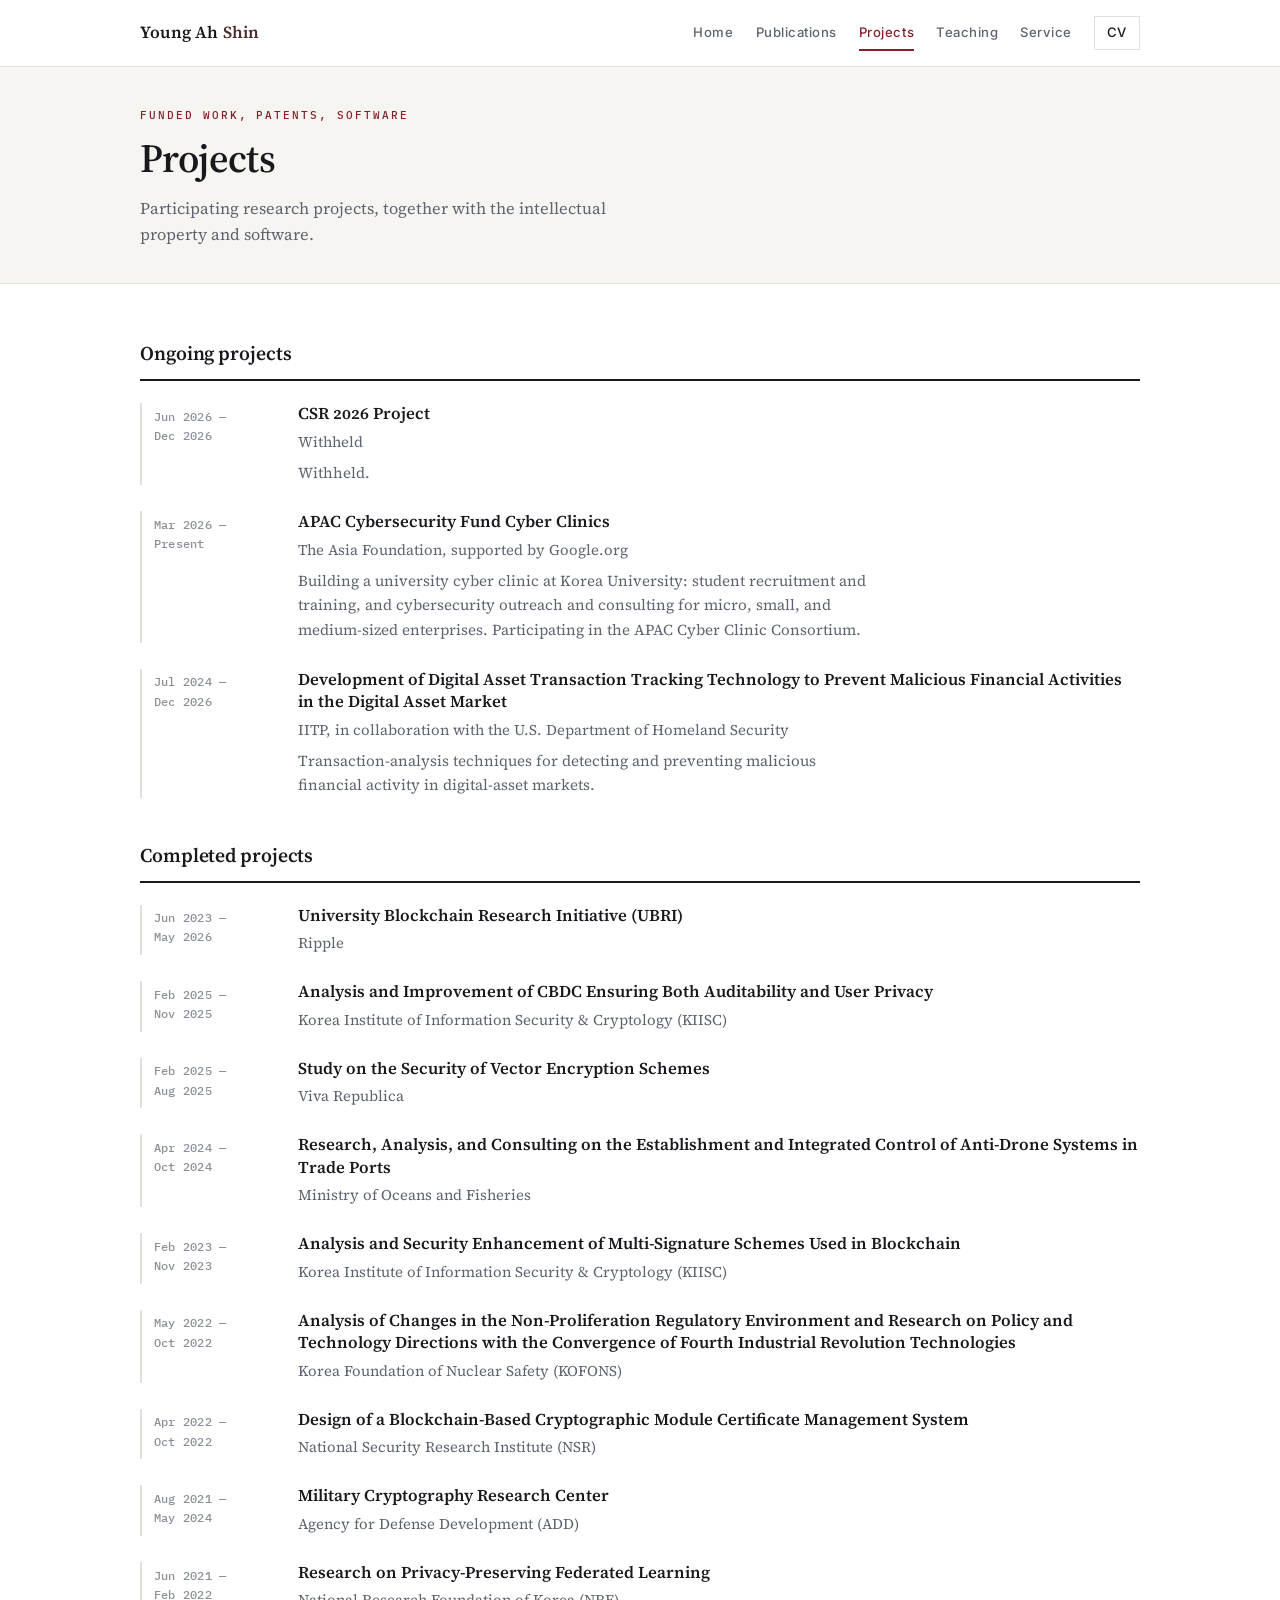
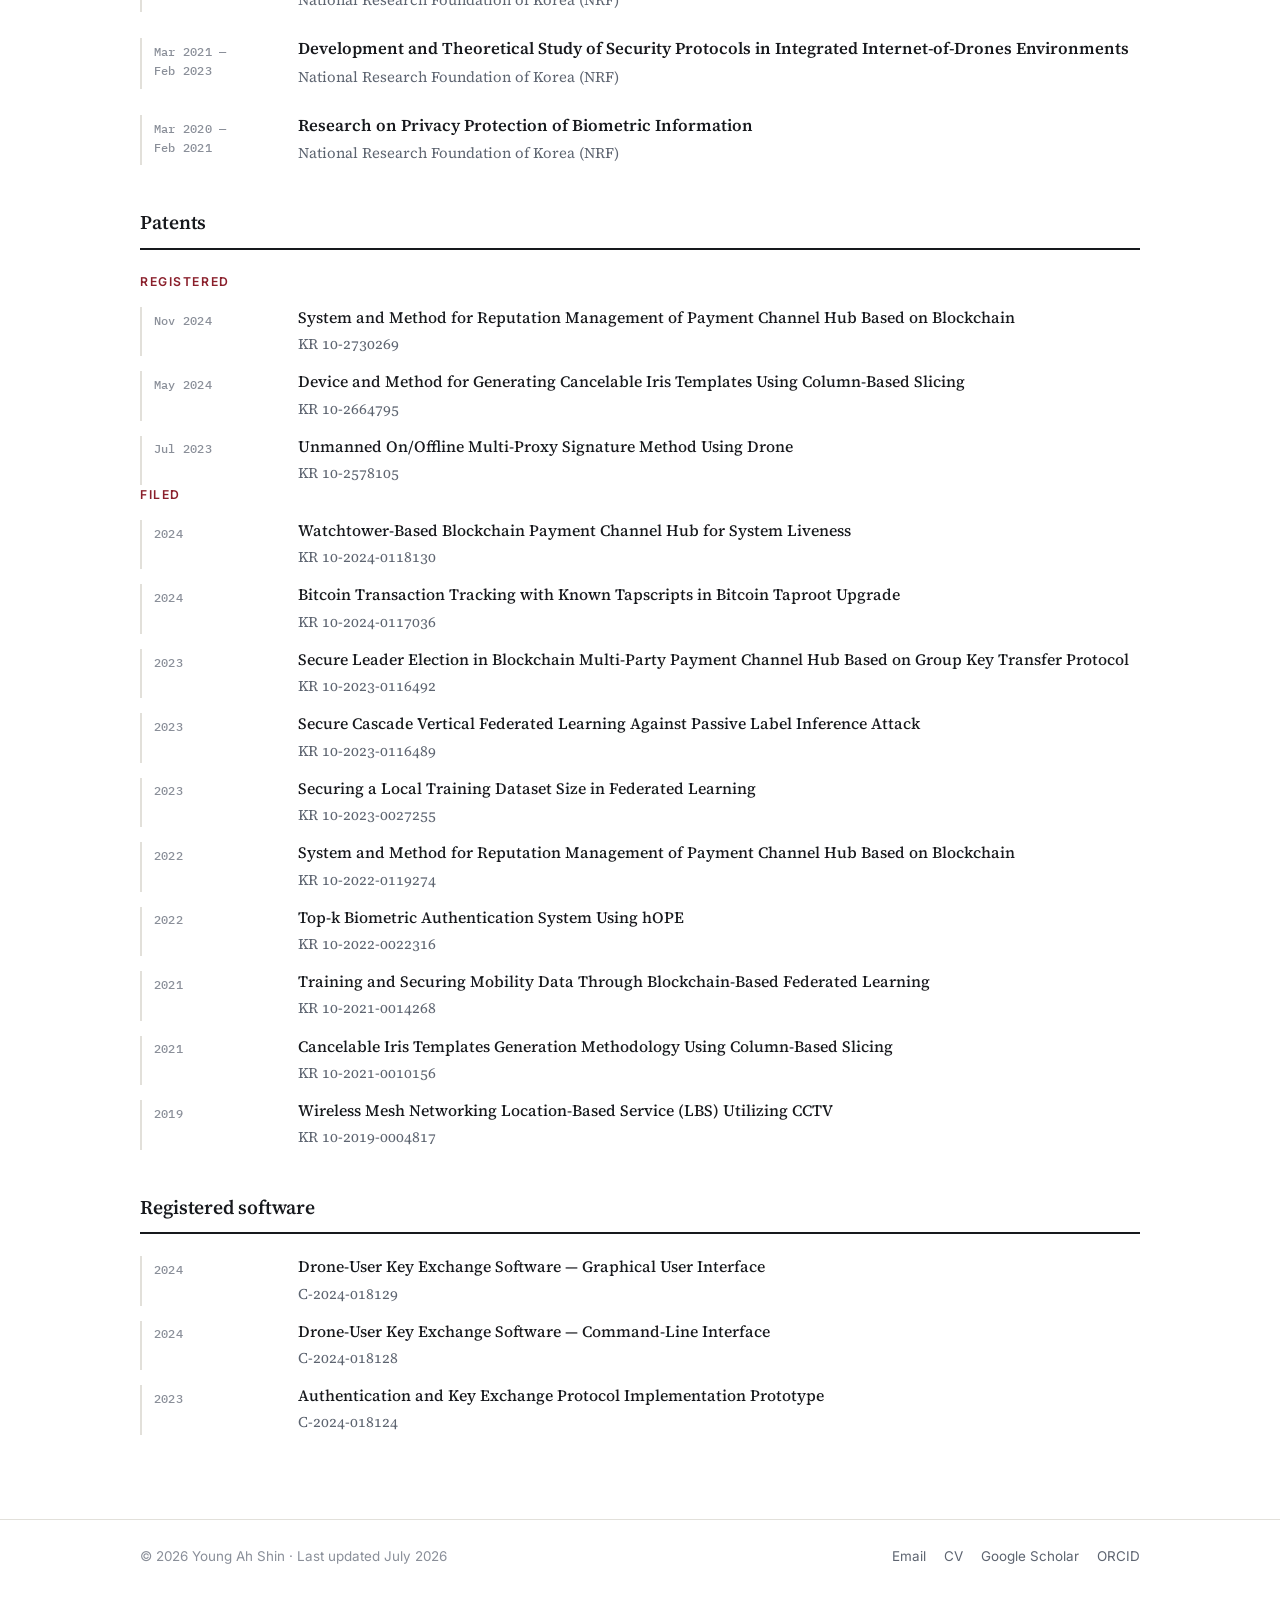
==== projects.html @ 92a76eef "Add files via upload" ====
<!DOCTYPE html>
<html lang="en">
<head>
<meta charset="UTF-8">
<meta name="viewport" content="width=device-width, initial-scale=1.0">
<title>Projects | Young Ah Shin</title>
<meta name="description" content="Funded research projects, patents, and registered software of Young Ah Shin.">
<link rel="preconnect" href="https://fonts.googleapis.com">
<link rel="preconnect" href="https://fonts.gstatic.com" crossorigin>
<link href="https://fonts.googleapis.com/css2?family=IBM+Plex+Mono:wght@400;500&family=Inter:wght@400;500;600&family=Source+Serif+4:ital,opsz,wght@0,8..60,400;0,8..60,600;1,8..60,400&display=swap" rel="stylesheet">
<link rel="stylesheet" href="styles.css">
</head>
<body>
<a class="skip" href="#main">Skip to content</a>

<header class="site-header">
  <nav class="wrap nav" aria-label="Main">
    <a class="brand" href="index.html">Young Ah <span>Shin</span></a>
    <div class="nav-links">
      <a href="index.html">Home</a>
      <!--<a href="research.html">Research</a>-->
      <a href="publications.html">Publications</a>
      <a class="active" href="projects.html">Projects</a>
      <a href="teaching.html">Teaching</a>
      <a href="service.html">Service</a>
      <a class="cv-link" href="cvShin_updated.pdf" target="_blank" rel="noopener">CV</a>
    </div>
  </nav>
</header>

<div class="banner">
  <div class="wrap">
    <p class="eyebrow">Funded work, patents, software</p>
    <h1>Projects</h1>
    <p class="lede">
      Participating research projects, together with the intellectual property and software.
    </p>
  </div>
</div>

<main id="main">
<div class="wrap page">

  <section class="section">
    <h2 class="section-title">Ongoing projects</h2>
    <div class="rail-list">

      <article class="rail-item">
        <div class="rail-key">Jun 2026 —<br>Dec 2026</div>
        <div class="rail-body">
          <h3>CSR 2026 Project</h3>
          <p class="meta">Withheld</p>
          <p class="note">
            Withheld.
          </p>
        </div>
      </article>

      <article class="rail-item">
        <div class="rail-key">Mar 2026 —<br>Present</div>
        <div class="rail-body">
          <h3>APAC Cybersecurity Fund Cyber Clinics</h3>
          <p class="meta">The Asia Foundation, supported by Google.org</p>
          <p class="note">
            Building a university cyber clinic at Korea University: student recruitment and
            training, and cybersecurity outreach and consulting for micro, small, and
            medium-sized enterprises. Participating in the APAC Cyber Clinic Consortium.
          </p>
        </div>
      </article>

      <article class="rail-item">
        <div class="rail-key">Jul 2024 —<br>Dec 2026</div>
        <div class="rail-body">
          <h3>Development of Digital Asset Transaction Tracking Technology to Prevent Malicious Financial Activities in the Digital Asset Market</h3>
          <p class="meta">IITP, in collaboration with the U.S. Department of Homeland Security</p>
          <p class="note">
            Transaction-analysis techniques for detecting and preventing malicious financial
            activity in digital-asset markets.
          </p>
        </div>
      </article>
    </div>
  </section>

  <section class="section">
    <h2 class="section-title">Completed projects</h2>
    <div class="rail-list">

      <article class="rail-item">
        <div class="rail-key">Jun 2023 —<br>May 2026</div>
        <div class="rail-body">
          <h3>University Blockchain Research Initiative (UBRI)</h3>
          <p class="meta">Ripple</p>
          <!--<p class="note">
            Blockchain-security research under a UBRI grant, operation of a Ripple validator
            node, management of the Blockchain Security Research Center at Korea University,
            and participation in the XRP Ledger ecosystem including APEX 2025.
          </p>-->
        </div>
      </article>

      <article class="rail-item">
        <div class="rail-key">Feb 2025 —<br>Nov 2025</div>
        <div class="rail-body">
          <h3>Analysis and Improvement of CBDC Ensuring Both Auditability and User Privacy</h3>
          <p class="meta">Korea Institute of Information Security &amp; Cryptology (KIISC)</p>
        </div>
      </article>

      <article class="rail-item">
        <div class="rail-key">Feb 2025 —<br>Aug 2025</div>
        <div class="rail-body">
          <h3>Study on the Security of Vector Encryption Schemes</h3>
          <p class="meta">Viva Republica</p>
        </div>
      </article>

      <article class="rail-item">
        <div class="rail-key">Apr 2024 —<br>Oct 2024</div>
        <div class="rail-body">
          <h3>Research, Analysis, and Consulting on the Establishment and Integrated Control of Anti-Drone Systems in Trade Ports</h3>
          <p class="meta">Ministry of Oceans and Fisheries</p>
        </div>
      </article>

      <article class="rail-item">
        <div class="rail-key">Feb 2023 —<br>Nov 2023</div>
        <div class="rail-body">
          <h3>Analysis and Security Enhancement of Multi-Signature Schemes Used in Blockchain</h3>
          <p class="meta">Korea Institute of Information Security &amp; Cryptology (KIISC)</p>
        </div>
      </article>

      <article class="rail-item">
        <div class="rail-key">May 2022 —<br>Oct 2022</div>
        <div class="rail-body">
          <h3>Analysis of Changes in the Non-Proliferation Regulatory Environment and Research on Policy and Technology Directions with the Convergence of Fourth Industrial Revolution Technologies</h3>
          <p class="meta">Korea Foundation of Nuclear Safety (KOFONS)</p>
        </div>
      </article>

      <article class="rail-item">
        <div class="rail-key">Apr 2022 —<br>Oct 2022</div>
        <div class="rail-body">
          <h3>Design of a Blockchain-Based Cryptographic Module Certificate Management System</h3>
          <p class="meta">National Security Research Institute (NSR)</p>
        </div>
      </article>

      <article class="rail-item">
        <div class="rail-key">Aug 2021 —<br>May 2024</div>
        <div class="rail-body">
          <h3>Military Cryptography Research Center</h3>
          <p class="meta">Agency for Defense Development (ADD)</p>
        </div>
      </article>

      <article class="rail-item">
        <div class="rail-key">Jun 2021 —<br>Feb 2022</div>
        <div class="rail-body">
          <h3>Research on Privacy-Preserving Federated Learning</h3>
          <p class="meta">National Research Foundation of Korea (NRF)</p>
        </div>
      </article>

      <article class="rail-item">
        <div class="rail-key">Mar 2021 —<br>Feb 2023</div>
        <div class="rail-body">
          <h3>Development and Theoretical Study of Security Protocols in Integrated Internet-of-Drones Environments</h3>
          <p class="meta">National Research Foundation of Korea (NRF)</p>
        </div>
      </article>

      <article class="rail-item">
        <div class="rail-key">Mar 2020 —<br>Feb 2021</div>
        <div class="rail-body">
          <h3>Research on Privacy Protection of Biometric Information</h3>
          <p class="meta">National Research Foundation of Korea (NRF)</p>
        </div>
      </article>

    </div>
  </section>

  <section class="section">
    <h2 class="section-title">Patents</h2>

    <p class="section-sub">Registered</p>
    <div class="rail-list tight">
      <article class="rail-item">
        <div class="rail-key">Nov 2024</div>
        <div class="rail-body">
          <h3>System and Method for Reputation Management of Payment Channel Hub Based on Blockchain</h3>
          <p class="meta">KR 10-2730269</p>
        </div>
      </article>
      <article class="rail-item">
        <div class="rail-key">May 2024</div>
        <div class="rail-body">
          <h3>Device and Method for Generating Cancelable Iris Templates Using Column-Based Slicing</h3>
          <p class="meta">KR 10-2664795</p>
        </div>
      </article>
      <article class="rail-item">
        <div class="rail-key">Jul 2023</div>
        <div class="rail-body">
          <h3>Unmanned On/Offline Multi-Proxy Signature Method Using Drone</h3>
          <p class="meta">KR 10-2578105</p>
        </div>
      </article>
    </div>

    <p class="section-sub">Filed</p>
    <div class="rail-list tight">
      <article class="rail-item">
        <div class="rail-key">2024</div>
        <div class="rail-body">
          <h3>Watchtower-Based Blockchain Payment Channel Hub for System Liveness</h3>
          <p class="meta">KR 10-2024-0118130</p>
        </div>
      </article>
      <article class="rail-item">
        <div class="rail-key">2024</div>
        <div class="rail-body">
          <h3>Bitcoin Transaction Tracking with Known Tapscripts in Bitcoin Taproot Upgrade</h3>
          <p class="meta">KR 10-2024-0117036</p>
        </div>
      </article>
      <article class="rail-item">
        <div class="rail-key">2023</div>
        <div class="rail-body">
          <h3>Secure Leader Election in Blockchain Multi-Party Payment Channel Hub Based on Group Key Transfer Protocol</h3>
          <p class="meta">KR 10-2023-0116492</p>
        </div>
      </article>
      <article class="rail-item">
        <div class="rail-key">2023</div>
        <div class="rail-body">
          <h3>Secure Cascade Vertical Federated Learning Against Passive Label Inference Attack</h3>
          <p class="meta">KR 10-2023-0116489</p>
        </div>
      </article>
      <article class="rail-item">
        <div class="rail-key">2023</div>
        <div class="rail-body">
          <h3>Securing a Local Training Dataset Size in Federated Learning</h3>
          <p class="meta">KR 10-2023-0027255</p>
        </div>
      </article>
      <article class="rail-item">
        <div class="rail-key">2022</div>
        <div class="rail-body">
          <h3>System and Method for Reputation Management of Payment Channel Hub Based on Blockchain</h3>
          <p class="meta">KR 10-2022-0119274</p>
        </div>
      </article>
      <article class="rail-item">
        <div class="rail-key">2022</div>
        <div class="rail-body">
          <h3>Top-k Biometric Authentication System Using hOPE</h3>
          <p class="meta">KR 10-2022-0022316</p>
        </div>
      </article>
      <article class="rail-item">
        <div class="rail-key">2021</div>
        <div class="rail-body">
          <h3>Training and Securing Mobility Data Through Blockchain-Based Federated Learning</h3>
          <p class="meta">KR 10-2021-0014268</p>
        </div>
      </article>
      <article class="rail-item">
        <div class="rail-key">2021</div>
        <div class="rail-body">
          <h3>Cancelable Iris Templates Generation Methodology Using Column-Based Slicing</h3>
          <p class="meta">KR 10-2021-0010156</p>
        </div>
      </article>
      <article class="rail-item">
        <div class="rail-key">2019</div>
        <div class="rail-body">
          <h3>Wireless Mesh Networking Location-Based Service (LBS) Utilizing CCTV</h3>
          <p class="meta">KR 10-2019-0004817</p>
        </div>
      </article>
    </div>
  </section>

  <section class="section">
    <h2 class="section-title">Registered software</h2>
    <div class="rail-list tight">
      <article class="rail-item">
        <div class="rail-key">2024</div>
        <div class="rail-body">
          <h3>Drone-User Key Exchange Software — Graphical User Interface</h3>
          <p class="meta">C-2024-018129</p>
        </div>
      </article>
      <article class="rail-item">
        <div class="rail-key">2024</div>
        <div class="rail-body">
          <h3>Drone-User Key Exchange Software — Command-Line Interface</h3>
          <p class="meta">C-2024-018128</p>
        </div>
      </article>
      <article class="rail-item">
        <div class="rail-key">2023</div>
        <div class="rail-body">
          <h3>Authentication and Key Exchange Protocol Implementation Prototype</h3>
          <p class="meta">C-2024-018124</p>
        </div>
      </article>
    </div>
  </section>

</div>
</main>

<footer>
  <div class="wrap footer-row">
    <span>© 2026 Young Ah Shin · Last updated July 2026</span>
    <div class="footer-links">
      <a href="mailto:yashin95@korea.ac.kr">Email</a>
      <a href="cvShin_updated.pdf" target="_blank" rel="noopener">CV</a>
      <a href="https://scholar.google.com/citations?user=QF94qp0AAAAJ&hl=en" target="_blank" rel="noopener">Google Scholar</a>
      <a href="https://orcid.org/0000-0001-7969-7143" target="_blank" rel="noopener">ORCID</a>
    </div>
  </div>
</footer>
</body>
</html>
---- styles.css ----
/* ==========================================================================
   Young Ah Shin — academic homepage
   Type:  Source Serif 4 (prose)  ·  Inter (navigation, labels)  ·  IBM Plex Mono (dates, IDs)
   ========================================================================== */

:root {
  --ink:      #17191d;
  --slate:    #5d6470;
  --faint:    #8a8f99;
  --crimson:  #8a1f2b;
  --crimson-2:#a83341;
  --darkbrown:#4A2C2A;
  --paper:    #ffffff;
  --wash:     #f6f5f2;
  --rule:     #e2e0da;

  --serif: "Source Serif 4", Georgia, "Times New Roman", serif;
  --sans:  "Inter", -apple-system, BlinkMacSystemFont, "Segoe UI", Arial, sans-serif;
  --mono:  "IBM Plex Mono", ui-monospace, "SFMono-Regular", Consolas, monospace;

  --wrap: 1000px;
  --rail: 132px;
}

* { box-sizing: border-box; }
html { scroll-behavior: smooth; -webkit-text-size-adjust: 100%; }

body {
  margin: 0;
  background: var(--paper);
  color: var(--ink);
  font-family: var(--serif);
  font-size: 17px;
  line-height: 1.62;
  font-variant-numeric: oldstyle-nums;
}

a { color: var(--crimson); text-decoration-thickness: 1px; text-underline-offset: 2px; }
a:hover { color: var(--crimson-2); }
img { max-width: 100%; display: block; }

:focus-visible {
  outline: 2px solid var(--crimson);
  outline-offset: 3px;
}

.wrap { width: min(calc(100% - 44px), var(--wrap)); margin-inline: auto; }

.skip {
  position: absolute; left: -9999px;
  background: var(--ink); color: #fff; padding: 10px 16px; z-index: 99;
}
.skip:focus { left: 12px; top: 12px; }

/* ---------- Header ------------------------------------------------------ */

.site-header {
  position: sticky; top: 0; z-index: 40;
  background: rgba(255,255,255,.94);
  backdrop-filter: saturate(180%) blur(8px);
  border-bottom: 1px solid var(--rule);
}
.nav {
  display: flex; align-items: center; justify-content: space-between;
  gap: 24px; min-height: 66px;
}
.brand {
  font-family: var(--serif);
  font-size: 1.06rem; font-weight: 600; letter-spacing: .01em;
  color: var(--ink); text-decoration: none; white-space: nowrap;
}
.brand span { color: var(--darkbrown); }

.nav-links { display: flex; align-items: center; gap: 22px; flex-wrap: wrap; }
.nav-links a {
  position: relative;
  font-family: var(--sans);
  font-size: .82rem; font-weight: 500; letter-spacing: .04em;
  color: var(--slate); text-decoration: none;
  padding: 6px 0;
}
.nav-links a:hover { color: var(--ink); }
.nav-links a.active { color: var(--crimson); }
.nav-links a.active::after {
  content: ""; position: absolute; left: 0; right: 0; bottom: -1px;
  height: 2px; background: var(--crimson);
}
.nav-links a.cv-link {
  padding: 5px 12px;
  border: 1px solid var(--rule);
  color: var(--ink);
}
.nav-links a.cv-link:hover { border-color: var(--crimson); color: var(--crimson); }

/* ---------- Page banner ------------------------------------------------- */

.banner {
  background: var(--wash);
  border-bottom: 1px solid var(--rule);
  padding: 40px 0 36px;
}
.eyebrow {
  font-family: var(--mono);
  font-size: .68rem; font-weight: 500; letter-spacing: .18em;
  text-transform: uppercase; color: var(--crimson);
  margin: 0 0 10px;
}
.banner h1 {
  margin: 0;
  font-size: clamp(1.9rem, 4vw, 2.5rem);
  font-weight: 600; letter-spacing: -.015em; line-height: 1.15;
}
.banner .lede {
  margin: 14px 0 0; max-width: 62ch;
  color: var(--slate); font-size: 1.02rem;
}

main { display: block; }
.page { padding: 54px 0 84px; }

/* ---------- Sections ---------------------------------------------------- */

.section { padding-top: 42px; }
.section:first-child { padding-top: 0; }

.section-title {
  margin: 0 0 22px;
  padding-bottom: 9px;
  border-bottom: 2px solid var(--ink);
  font-size: 1.22rem; font-weight: 600; letter-spacing: -.005em;
}
.section-sub {
  margin: 34px 0 16px;
  font-family: var(--sans);
  font-size: .76rem; font-weight: 600; letter-spacing: .13em;
  text-transform: uppercase; color: var(--crimson);
}
.section p { margin: 0 0 15px; max-width: 74ch; }
.section p:last-child { margin-bottom: 0; }

.bullets { margin: 0; padding-left: 0; list-style: none; max-width: 78ch; }
.bullets li {
  position: relative; margin: 0 0 10px; padding-left: 20px;
}
.bullets li::before {
  content: ""; position: absolute; left: 0; top: .68em;
  width: 7px; height: 1px; background: var(--crimson);
}

/* ---------- Rail list (the shared timeline device) ---------------------- */

.rail-list { display: grid; gap: 26px; }

.rail-item {
  display: grid;
  grid-template-columns: var(--rail) minmax(0, 1fr);
  gap: 26px;
}
.rail-key {
  font-family: var(--mono);
  font-size: .74rem; font-weight: 500; letter-spacing: .02em;
  color: var(--faint);
  padding-top: .32em;
  border-left: 2px solid var(--rule);
  padding-left: 12px;
}
.rail-item:hover .rail-key { border-left-color: var(--crimson); color: var(--slate); }

.rail-body h3 {
  margin: 0 0 4px;
  font-size: 1.04rem; font-weight: 600; line-height: 1.35;
}
.rail-body p { margin: 3px 0; max-width: 72ch; }
.rail-body .org { font-size: .97rem; }
.rail-body .meta {
  color: var(--slate); font-size: .93rem;
}
.rail-body .note {
  margin-top: 7px; color: var(--slate); font-size: .95rem;
}
.rail-body ul { margin: 8px 0 0; padding-left: 0; list-style: none; }
.rail-body ul li {
  position: relative; padding-left: 16px; margin-bottom: 5px;
  color: var(--slate); font-size: .95rem;
}
.rail-body ul li::before {
  content: ""; position: absolute; left: 0; top: .72em;
  width: 5px; height: 1px; background: var(--faint);
}

/* Compact variant for patents / software / grants */
.rail-list.tight { gap: 15px; }
.rail-list.tight .rail-body h3 { font-size: .99rem; font-weight: 500; }

/* ---------- Publications ------------------------------------------------ */

.pub-list { margin: 0; padding: 0; list-style: none; display: grid; gap: 24px; }
.pub {
  display: grid;
  grid-template-columns: var(--rail) minmax(0, 1fr);
  gap: 26px;
}
.pub-key {
  font-family: var(--mono);
  font-size: .74rem; font-weight: 500;
  color: var(--faint);
  padding-top: .32em; padding-left: 12px;
  border-left: 2px solid var(--rule);
}
.pub:hover .pub-key { border-left-color: var(--crimson); color: var(--slate); }
.pub-title {
  display: block;
  font-size: 1.04rem; font-weight: 600; line-height: 1.38;
  margin-bottom: 4px;
}
.pub-authors { display: block; font-size: .97rem; }
.pub-authors strong { font-weight: 600; }
.pub-venue { display: block; color: var(--slate); font-size: .94rem; margin-top: 2px; }
.pub-venue em { font-style: italic; }
.pub-links { margin-top: 6px; display: flex; flex-wrap: wrap; gap: 14px; }
.pub-links a {
  font-family: var(--mono); font-size: .72rem; letter-spacing: .06em;
  text-transform: uppercase; text-decoration: none;
  border-bottom: 1px solid var(--rule); padding-bottom: 1px;
}
.pub-links a:hover { border-bottom-color: var(--crimson); }

.tag {
  display: inline-block; vertical-align: 2px;
  margin-left: 8px; padding: 2px 8px;
  font-family: var(--mono); font-size: .64rem; font-weight: 500;
  letter-spacing: .1em; text-transform: uppercase;
  border: 1px solid var(--rule); color: var(--slate);
  white-space: nowrap;
}
.tag.review { border-color: var(--crimson); color: var(--crimson); }
.tag.progress { border-style: dashed; }

/* ---------- Home -------------------------------------------------------- */

.home-grid {
  display: grid;
  grid-template-columns: 268px minmax(0, 1fr);
  gap: 56px;
  align-items: start;
}
.side { position: sticky; top: 96px; }

.portrait {
  width: 100%; aspect-ratio: 4 / 5;
  display: grid; place-items: center; overflow: hidden;
  background: var(--wash);
  border: 1px solid var(--rule);
  color: #b3a7a2;
  font-family: var(--serif); font-size: 3rem; font-weight: 600; letter-spacing: .04em;
}
.portrait img { width: 100%; height: 100%; object-fit: cover; }

.side-block { margin-top: 22px; }
.side-label {
  font-family: var(--mono);
  font-size: .64rem; letter-spacing: .16em; text-transform: uppercase;
  color: var(--faint); margin: 0 0 8px;
}
.side-block p { margin: 0 0 4px; font-size: .93rem; line-height: 1.5; color: var(--slate); }
.side-links { display: grid; gap: 5px; }
.side-links a {
  font-family: var(--sans); font-size: .88rem; text-decoration: none;
  border-bottom: 1px solid transparent; width: fit-content;
}
.side-links a:hover { border-bottom-color: var(--crimson); }

.intro h1 {
  margin: 0 0 6px;
  font-size: clamp(2.2rem, 5vw, 3rem);
  font-weight: 600; letter-spacing: -.025em; line-height: 1.08;
}
.intro .role {
  margin: 0 0 22px;
  font-family: var(--sans);
  font-size: .92rem; font-weight: 500; letter-spacing: .02em;
  color: var(--crimson);
}
.intro p { margin: 0 0 15px; max-width: 68ch; }
.intro .lead { font-size: 1.09rem; }

/* News */
.news { margin: 0; padding: 0; list-style: none; display: grid; gap: 12px; }
.news li {
  display: grid; grid-template-columns: 92px minmax(0, 1fr); gap: 18px;
  font-size: .97rem;
}
.news time {
  font-family: var(--mono); font-size: .73rem; color: var(--faint);
  padding-top: .35em; white-space: nowrap;
}

/* Cards */
.cards { display: grid; grid-template-columns: repeat(3, minmax(0, 1fr)); gap: 1px; background: var(--rule); border: 1px solid var(--rule); }
.card { background: var(--paper); padding: 22px 20px; }
.card .num {
  font-family: var(--mono); font-size: .68rem; letter-spacing: .12em;
  color: var(--crimson); display: block; margin-bottom: 9px;
}
.card h3 { margin: 0 0 7px; font-size: 1rem; font-weight: 600; line-height: 1.35; }
.card p { margin: 0; font-size: .93rem; color: var(--slate); line-height: 1.55; }

/* Two-column plain lists (skills, languages) */
.split { display: grid; grid-template-columns: 1fr 1fr; gap: 44px; }
.plain { margin: 0; padding: 0; list-style: none; }
.plain li {
  display: flex; justify-content: space-between; gap: 16px;
  padding: 7px 0; border-bottom: 1px solid var(--rule); font-size: .96rem;
}
.plain li span { font-family: var(--mono); font-size: .76rem; color: var(--faint); padding-top: .3em; }

.callout {
  margin-top: 26px; padding: 16px 20px;
  background: var(--wash); border-left: 3px solid var(--crimson);
  font-size: .95rem; color: var(--slate);
}
.callout p { margin: 0; max-width: 74ch; }

/* ---------- Footer ------------------------------------------------------ */

footer {
  border-top: 1px solid var(--rule);
  padding: 26px 0 34px;
  color: var(--faint);
  font-family: var(--sans); font-size: .84rem;
}
.footer-row { display: flex; justify-content: space-between; gap: 20px; flex-wrap: wrap; }
.footer-links { display: flex; gap: 18px; flex-wrap: wrap; }
.footer-links a { text-decoration: none; color: var(--slate); }
.footer-links a:hover { color: var(--crimson); }

/* ---------- Responsive -------------------------------------------------- */

@media (max-width: 900px) {
  .home-grid { grid-template-columns: 1fr; gap: 32px; }
  .side { position: static; max-width: 320px; }
  .cards { grid-template-columns: 1fr; }
}

@media (max-width: 720px) {
  body { font-size: 16px; }
  .nav { flex-direction: column; align-items: flex-start; gap: 10px; padding: 12px 0; }
  .nav-links { gap: 16px; }
  .nav-links a { font-size: .78rem; }
  .rail-item, .pub { grid-template-columns: 1fr; gap: 8px; }
  .rail-key, .pub-key {
    border-left: 0; padding-left: 0; padding-top: 0;
    border-top: 2px solid var(--rule); padding-top: 7px; width: fit-content; padding-right: 20px;
  }
  .rail-item:hover .rail-key, .pub:hover .pub-key { border-top-color: var(--crimson); }
  .news li { grid-template-columns: 1fr; gap: 2px; }
  .split { grid-template-columns: 1fr; gap: 24px; }
  .page { padding: 38px 0 60px; }
}

@media (prefers-reduced-motion: reduce) {
  html { scroll-behavior: auto; }
  * { animation: none !important; transition: none !important; }
}

@media print {
  .site-header, footer, .banner { background: #fff; }
  a { color: var(--ink); }
}
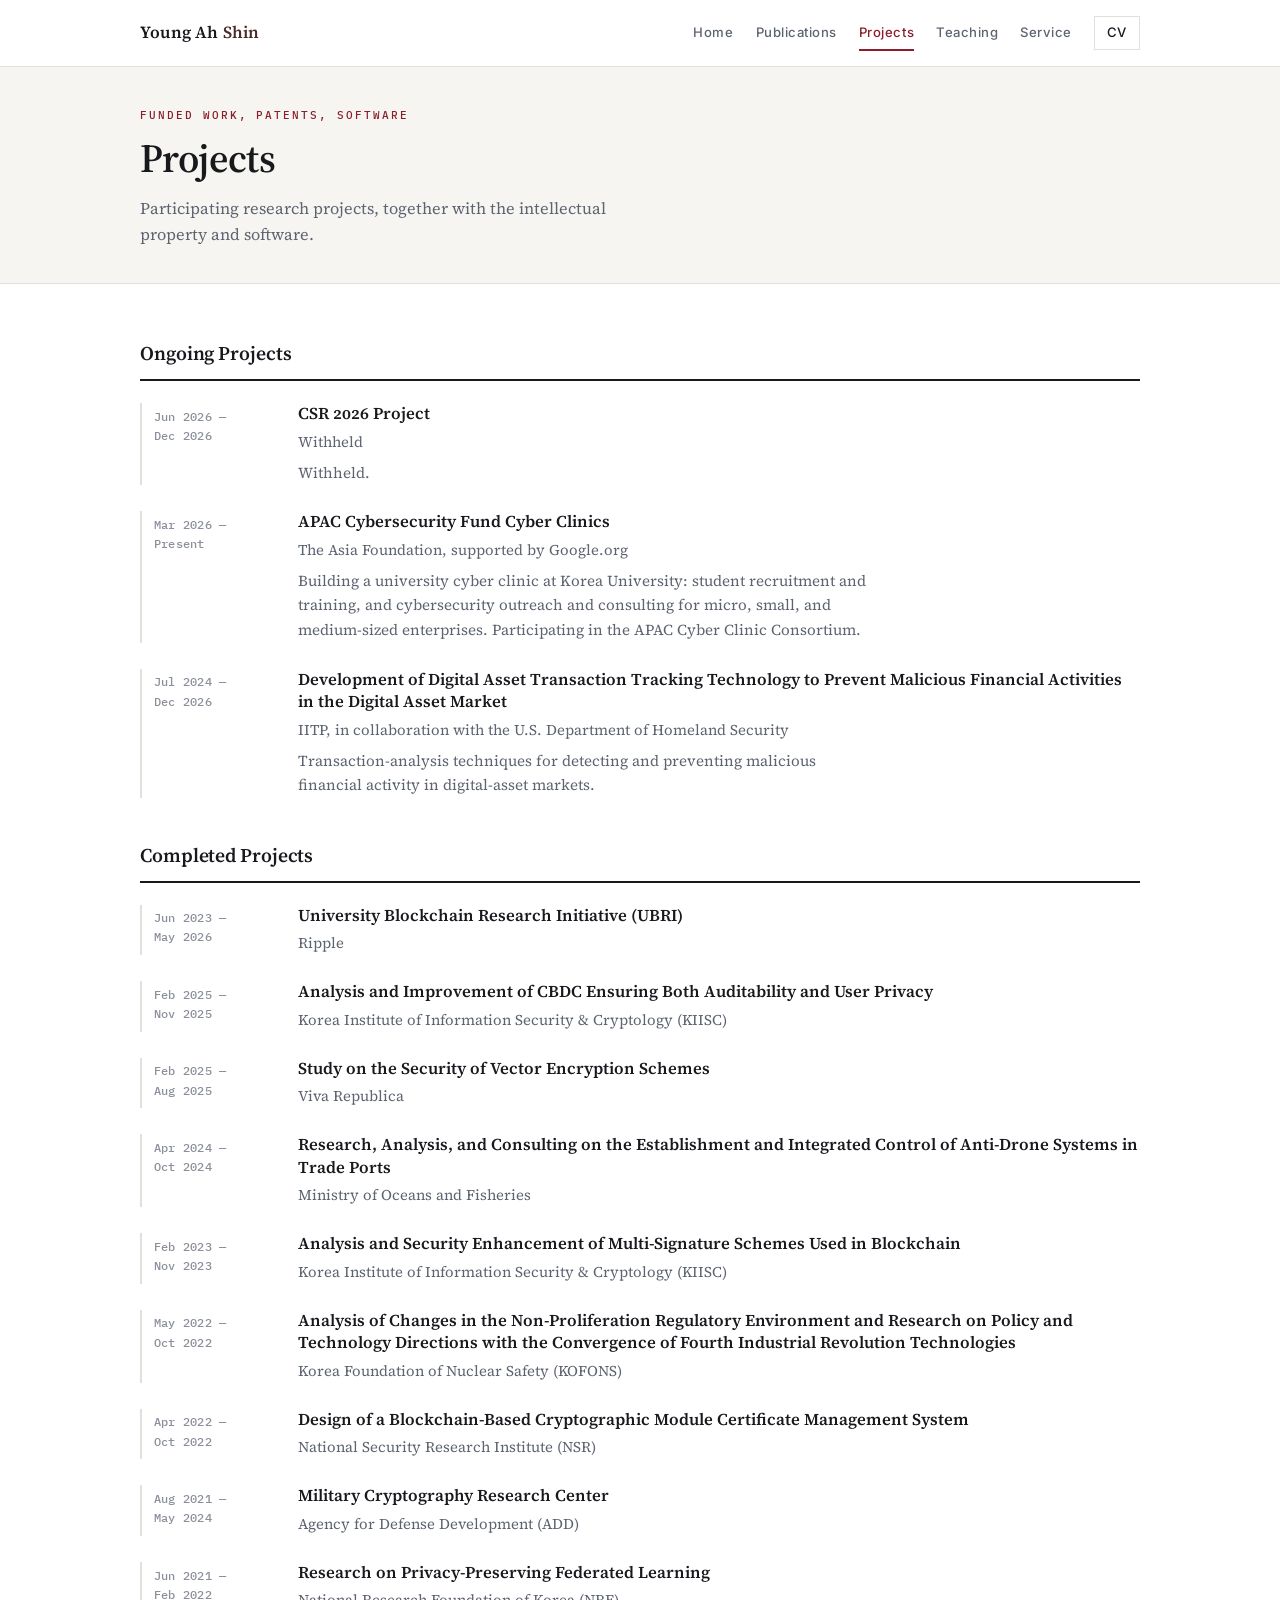
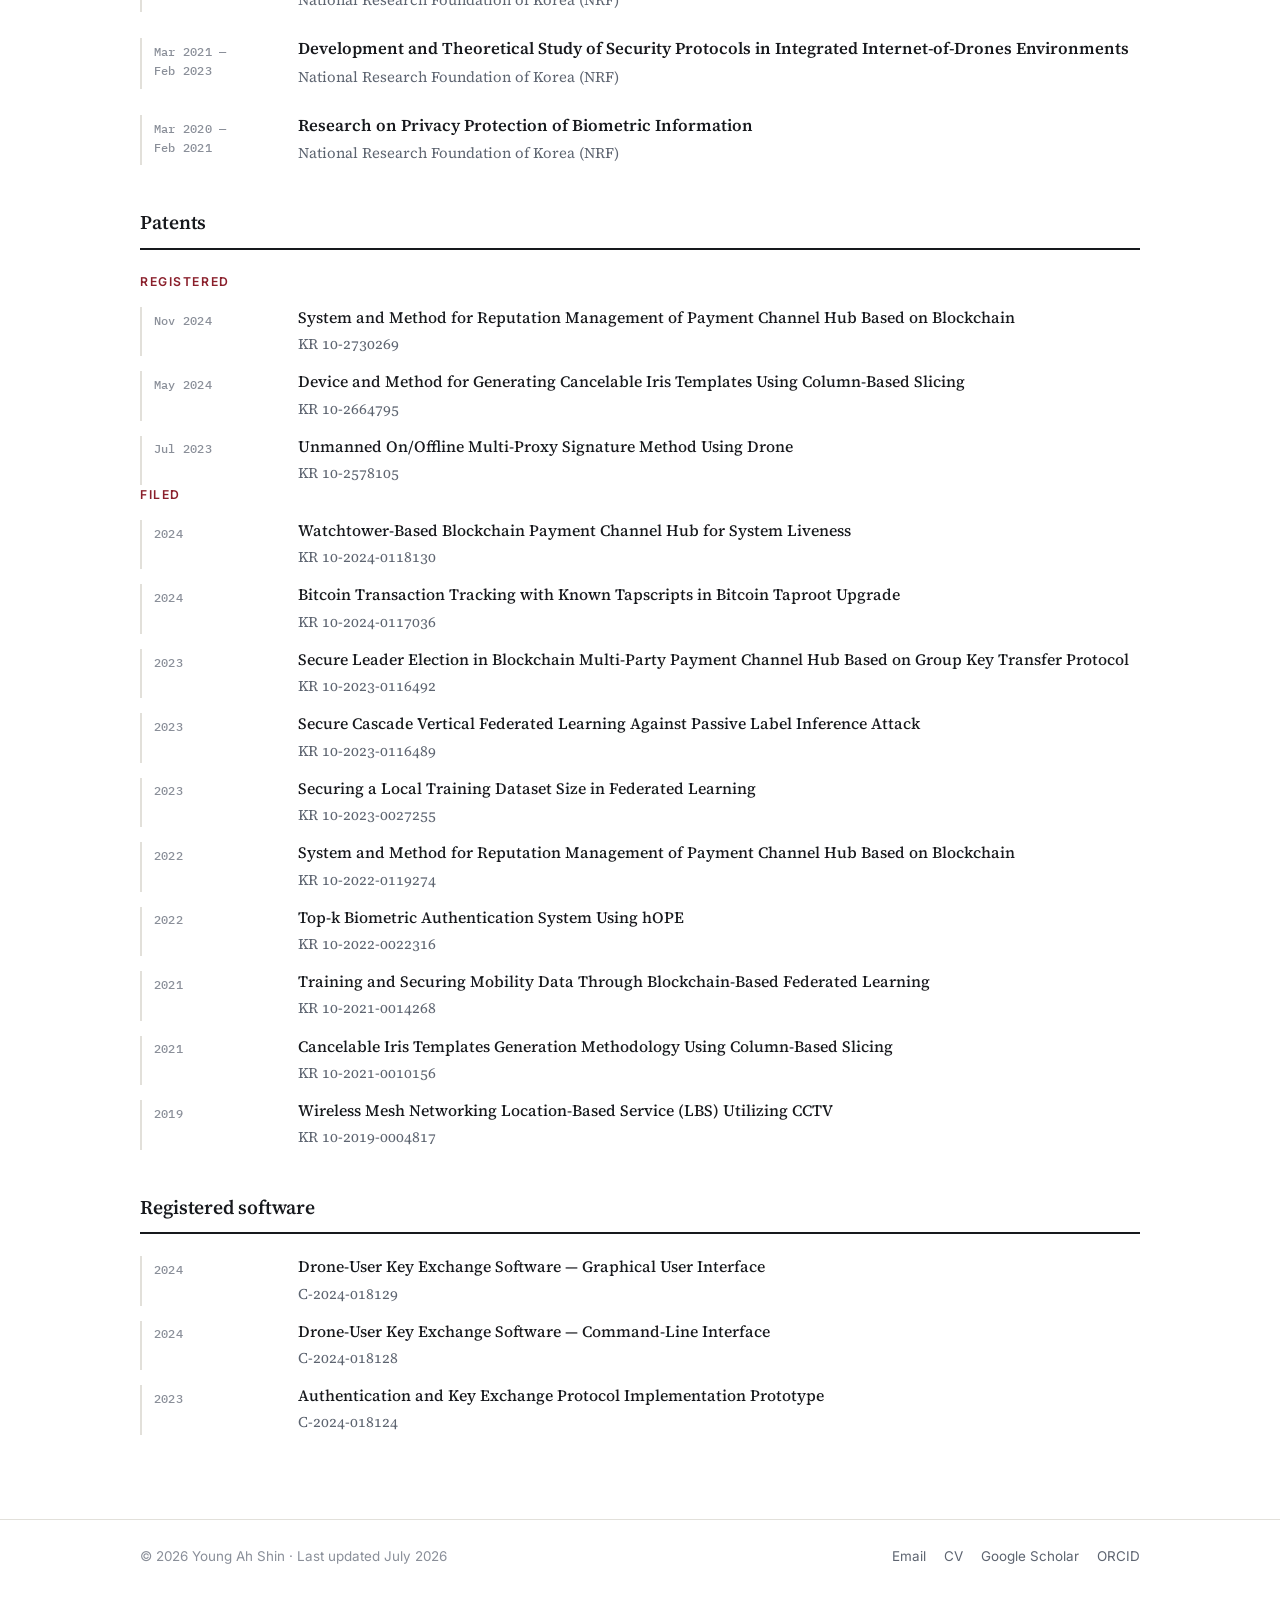
==== commit ac0d3b94: "petlab" ====
--- a/projects.html
+++ b/projects.html
@@ -23,7 +23,7 @@
       <a class="active" href="projects.html">Projects</a>
       <a href="teaching.html">Teaching</a>
       <a href="service.html">Service</a>
-      <a class="cv-link" href="cvShin_updated.pdf" target="_blank" rel="noopener">CV</a>
+      <a class="cv-link" href="Shin_CV_Jun2026.pdf" target="_blank" rel="noopener">CV</a>
     </div>
   </nav>
 </header>
@@ -42,7 +42,7 @@
 <div class="wrap page">
 
   <section class="section">
-    <h2 class="section-title">Ongoing projects</h2>
+    <h2 class="section-title">Ongoing Projects</h2>
     <div class="rail-list">
 
       <article class="rail-item">
@@ -62,9 +62,7 @@
           <h3>APAC Cybersecurity Fund Cyber Clinics</h3>
           <p class="meta">The Asia Foundation, supported by Google.org</p>
           <p class="note">
-            Building a university cyber clinic at Korea University: student recruitment and
-            training, and cybersecurity outreach and consulting for micro, small, and
-            medium-sized enterprises. Participating in the APAC Cyber Clinic Consortium.
+            Building a university cyber clinic at Korea University: student recruitment and training, and cybersecurity outreach and consulting for micro, small, and medium-sized enterprises. Participating in the APAC Cyber Clinic Consortium.
           </p>
         </div>
       </article>
@@ -84,7 +82,7 @@
   </section>
 
   <section class="section">
-    <h2 class="section-title">Completed projects</h2>
+    <h2 class="section-title">Completed Projects</h2>
     <div class="rail-list">
 
       <article class="rail-item">
@@ -321,7 +319,7 @@
     <span>© 2026 Young Ah Shin · Last updated July 2026</span>
     <div class="footer-links">
       <a href="mailto:yashin95@korea.ac.kr">Email</a>
-      <a href="cvShin_updated.pdf" target="_blank" rel="noopener">CV</a>
+      <a href="Shin_CV_Jun2026.pdf" target="_blank" rel="noopener">CV</a>
       <a href="https://scholar.google.com/citations?user=QF94qp0AAAAJ&hl=en" target="_blank" rel="noopener">Google Scholar</a>
       <a href="https://orcid.org/0000-0001-7969-7143" target="_blank" rel="noopener">ORCID</a>
     </div>
